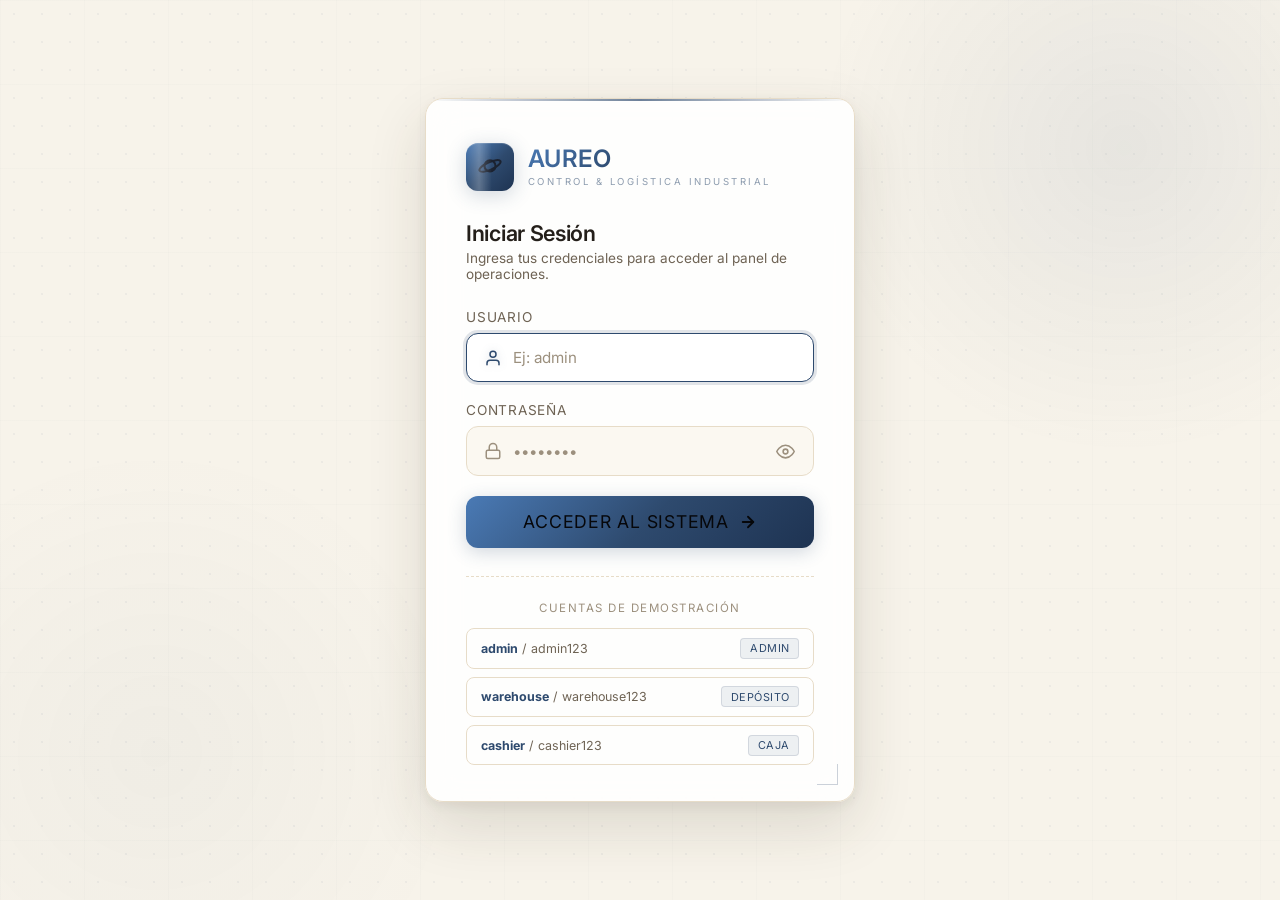
==== login.html @ 6c88ea3a "feat: Nueva versión del Sistema de Gestión de Inventario y Facturación - Mejoras significativas en e" ====
<!DOCTYPE html>
<html lang="es">

<head>
    <meta charset="UTF-8">
    <meta name="viewport" content="width=device-width, initial-scale=1.0">
    <title>Acceso · AUREO</title>
    <meta name="description" content="Acceso seguro al sistema de control y logística de ferretería industrial AUREO.">
    <link rel="stylesheet" href="login.css">
</head>

<body>
    <div class="login-glow-1"></div>
    <div class="login-glow-2"></div>

    <div class="login-shell">
        <div class="login-card">
            <!-- Marca -->
            <div class="login-brand">
                <div class="login-logo">
                    <svg viewBox="0 0 24 24" fill="none" stroke="#1B2230" stroke-width="1.9" stroke-linecap="round"
                        stroke-linejoin="round">
                        <circle cx="12" cy="11" r="5.1" />
                        <ellipse cx="12" cy="11" rx="10.6" ry="3.5" transform="rotate(-24 12 11)" />
                    </svg>
                </div>
                <div class="login-brand-text">
                    <span class="brand-name">AUREO</span>
                    <span class="brand-sub">Control &amp; Logística Industrial</span>
                </div>
            </div>

            <div class="login-heading">
                <h1>Iniciar Sesión</h1>
                <p>Ingresa tus credenciales para acceder al panel de operaciones.</p>
            </div>

            <form id="login-form" novalidate>
                <!-- Usuario -->
                <div class="login-field">
                    <label for="login-username">Usuario</label>
                    <div class="field-input-wrap">
                        <svg class="field-icon" viewBox="0 0 24 24" stroke-linecap="round" stroke-linejoin="round">
                            <path d="M20 21v-2a4 4 0 0 0-4-4H8a4 4 0 0 0-4 4v2" />
                            <circle cx="12" cy="7" r="4" />
                        </svg>
                        <input type="text" id="login-username" name="username" placeholder="Ej: admin"
                            autocomplete="username" autofocus>
                    </div>
                </div>

                <!-- Contraseña -->
                <div class="login-field">
                    <label for="login-password">Contraseña</label>
                    <div class="field-input-wrap">
                        <svg class="field-icon" viewBox="0 0 24 24" stroke-linecap="round" stroke-linejoin="round">
                            <rect x="3" y="11" width="18" height="11" rx="2" ry="2" />
                            <path d="M7 11V7a5 5 0 0 1 10 0v4" />
                        </svg>
                        <input type="password" id="login-password" name="password" placeholder="••••••••"
                            autocomplete="current-password">
                        <button type="button" class="toggle-password" id="toggle-password"
                            aria-label="Mostrar contraseña">
                            <svg class="icon-eye" viewBox="0 0 24 24" stroke-linecap="round" stroke-linejoin="round">
                                <path d="M1 12s4-8 11-8 11 8 11 8-4 8-11 8-11-8-11-8z" />
                                <circle cx="12" cy="12" r="3" />
                            </svg>
                            <svg class="icon-eye-off" viewBox="0 0 24 24" stroke-linecap="round"
                                stroke-linejoin="round">
                                <path d="M17.94 17.94A10.07 10.07 0 0 1 12 20c-7 0-11-8-11-8a18.45 18.45 0 0 1 5.06-5.94M9.9 4.24A9.12 9.12 0 0 1 12 4c7 0 11 8 11 8a18.5 18.5 0 0 1-2.16 3.19m-6.72-1.07a3 3 0 1 1-4.24-4.24" />
                                <line x1="1" y1="1" x2="23" y2="23" />
                            </svg>
                        </button>
                    </div>
                </div>

                <!-- Mensaje de error -->
                <div class="login-error" id="login-error">
                    <svg viewBox="0 0 24 24" stroke-linecap="round" stroke-linejoin="round">
                        <circle cx="12" cy="12" r="10" />
                        <line x1="12" y1="8" x2="12" y2="12" />
                        <line x1="12" y1="16" x2="12.01" y2="16" />
                    </svg>
                    <span class="error-text">Credenciales inválidas.</span>
                </div>

                <!-- Botón -->
                <button type="submit" class="login-submit" id="login-submit">
                    <span class="btn-spinner"></span>
                    <span class="btn-label">Acceder al Sistema</span>
                    <svg class="btn-arrow" viewBox="0 0 24 24" stroke-linecap="round" stroke-linejoin="round">
                        <line x1="5" y1="12" x2="19" y2="12" />
                        <polyline points="12 5 19 12 12 19" />
                    </svg>
                </button>
            </form>

            <!-- Cuentas demo (clic para autocompletar) -->
            <div class="login-demo">
                <div class="login-demo-title">Cuentas de demostración</div>
                <div class="demo-accounts">
                    <div class="demo-account" data-user="admin" data-pass="admin123">
                        <span class="demo-cred"><strong>admin</strong> / admin123</span>
                        <span class="demo-role">Admin</span>
                    </div>
                    <div class="demo-account" data-user="warehouse" data-pass="warehouse123">
                        <span class="demo-cred"><strong>warehouse</strong> / warehouse123</span>
                        <span class="demo-role">Depósito</span>
                    </div>
                    <div class="demo-account" data-user="cashier" data-pass="cashier123">
                        <span class="demo-cred"><strong>cashier</strong> / cashier123</span>
                        <span class="demo-role">Caja</span>
                    </div>
                </div>
            </div>
        </div>
    </div>

    <script src="auth.js"></script>
    <script>
        // Autocompletar al hacer clic en una cuenta demo
        document.querySelectorAll('.demo-account').forEach(acc => {
            acc.addEventListener('click', () => {
                document.getElementById('login-username').value = acc.dataset.user;
                document.getElementById('login-password').value = acc.dataset.pass;
                document.getElementById('login-username').dispatchEvent(new Event('input'));
            });
        });
    </script>
</body>

</html>
---- login.css ----
@import url('https://fonts.googleapis.com/css2?family=Inter:wght@400;500;600;700&display=swap');

/* AUREO — Acceso · Paleta "Saturno Corporativo" (tema claro) */
:root {
    --bg-base: #F7F3EA;
    --bg-surface: #FFFFFF;
    --ink-deep: #1B2230;
    --text-primary: #241F1A;
    --text-secondary: #6E6354;
    --text-muted: #9C907E;
    --accent-gold: #2E4A6E;
    --accent-gold-gradient: linear-gradient(135deg, #4A7AB5 0%, #2E4A6E 52%, #1E3352 100%);
    --accent-gold-glow: rgba(46, 74, 110, 0.22);
    --accent-gold-soft: #7BA3D0;
    --accent-emerald: #5E7D52;
    --accent-rose: #A8442C;
    --border-subtle: #E7DCC8;
    --border-accent: rgba(46, 74, 110, 0.3);
    --font-display: 'Inter', system-ui, sans-serif;
    --font-ui: 'Inter', system-ui, sans-serif;
    --font-mono: 'Inter', system-ui, sans-serif;
    --radius-md: 12px;
    --radius-lg: 18px;
    --transition-smooth: all 0.35s cubic-bezier(0.16, 1, 0.3, 1);
}

* {
    margin: 0;
    padding: 0;
    box-sizing: border-box;
}

body {
    background-color: var(--bg-base);
    color: var(--text-primary);
    font-family: var(--font-ui);
    min-height: 100vh;
    -webkit-font-smoothing: antialiased;
    display: flex;
    align-items: center;
    justify-content: center;
    padding: 1.5rem;
    position: relative;
    overflow: hidden;
}

/* Textura industrial de fondo (capa única, estática) */
body::before {
    content: '';
    position: fixed;
    inset: 0;
    background-image:
        radial-gradient(circle, rgba(46, 74, 110, 0.05) 1px, transparent 1px),
        linear-gradient(rgba(46, 74, 110, 0.016) 1px, transparent 1px),
        linear-gradient(90deg, rgba(46, 74, 110, 0.016) 1px, transparent 1px);
    background-size: 28px 28px, 84px 84px, 84px 84px;
    pointer-events: none;
    z-index: 0;
}

/* Resplandores ambientales */
.login-glow-1,
.login-glow-2 {
    position: fixed;
    width: 620px;
    height: 620px;
    border-radius: 50%;
    pointer-events: none;
    z-index: 0;
}

.login-glow-1 {
    top: -18%;
    right: -12%;
    background: radial-gradient(circle, rgba(46, 74, 110, 0.08) 0%, rgba(0, 0, 0, 0) 70%);
}

.login-glow-2 {
    bottom: -18%;
    left: -12%;
    background: radial-gradient(circle, rgba(60, 90, 115, 0.04) 0%, rgba(0, 0, 0, 0) 70%);
}

/* ----- Tarjeta de login ----- */
.login-shell {
    position: relative;
    z-index: 1;
    width: 100%;
    max-width: 430px;
    animation: cardRise 0.6s cubic-bezier(0.16, 1, 0.3, 1) both;
}

@keyframes cardRise {
    from { opacity: 0; transform: translateY(24px) scale(0.98); }
    to   { opacity: 1; transform: translateY(0) scale(1); }
}

.login-card {
    background: rgba(255, 255, 255, 0.88);
    backdrop-filter: blur(16px);
    -webkit-backdrop-filter: blur(16px);
    border: 1px solid var(--border-subtle);
    border-radius: var(--radius-lg);
    padding: 2.75rem 2.5rem 2.25rem;
    box-shadow:
        0 24px 60px rgba(60, 48, 30, 0.14),
        0 4px 14px rgba(60, 48, 30, 0.07);
    position: relative;
    overflow: hidden;
}

/* Línea superior de acento */
.login-card::before {
    content: '';
    position: absolute;
    top: 0;
    left: 0;
    right: 0;
    height: 2px;
    background: linear-gradient(90deg, transparent, var(--accent-gold), transparent);
    opacity: 0.7;
}

/* Corchete industrial inferior */
.login-card::after {
    content: '';
    position: absolute;
    bottom: 16px;
    right: 16px;
    width: 20px;
    height: 20px;
    border-right: 1.5px solid rgba(46, 74, 110, 0.25);
    border-bottom: 1.5px solid rgba(46, 74, 110, 0.25);
    pointer-events: none;
}

/* ----- Encabezado / Marca ----- */
.login-brand {
    display: flex;
    align-items: center;
    gap: 0.85rem;
    margin-bottom: 0.5rem;
}

.login-logo {
    width: 48px;
    height: 48px;
    min-width: 48px;
    border-radius: 12px;
    background: var(--accent-gold-gradient);
    display: flex;
    align-items: center;
    justify-content: center;
    box-shadow: 0 4px 20px var(--accent-gold-glow), inset 0 1px 0 rgba(255, 255, 255, 0.15);
    position: relative;
    overflow: hidden;
}

.login-logo svg {
    width: 26px;
    height: 26px;
    stroke: #1B2230;
    stroke-width: 1.9;
    fill: none;
}

.login-logo::after {
    content: '';
    position: absolute;
    top: 0;
    left: 0;
    width: 55%;
    height: 100%;
    background: linear-gradient(90deg, transparent, rgba(255, 255, 255, 0.25), transparent);
    animation: logoShine 5s ease-in-out infinite;
    will-change: transform;
}

@keyframes logoShine {
    0%   { transform: translateX(-130%) skewX(-20deg); }
    55%  { transform: translateX(330%) skewX(-20deg); }
    100% { transform: translateX(330%) skewX(-20deg); }
}

.login-brand-text .brand-name {
    font-family: var(--font-display);
    font-weight: 600;
    font-size: 1.5rem;
    letter-spacing: 0.5px;
    line-height: 1;
    background: linear-gradient(135deg, #4A7AB5 0%, #2E4A6E 100%);
    -webkit-background-clip: text;
    background-clip: text;
    -webkit-text-fill-color: transparent;
}

.login-brand-text .brand-sub {
    display: block;
    font-family: var(--font-mono);
    font-size: 0.6rem;
    font-weight: 400;
    color: rgba(46, 74, 110, 0.55);
    letter-spacing: 2.5px;
    text-transform: uppercase;
    margin-top: 5px;
}

.login-heading {
    margin: 1.85rem 0 1.65rem;
}

.login-heading h1 {
    font-family: var(--font-display);
    font-size: 1.35rem;
    font-weight: 600;
    letter-spacing: -0.3px;
}

.login-heading p {
    font-size: 0.85rem;
    color: var(--text-secondary);
    margin-top: 4px;
}

/* ----- Campos ----- */
.login-field {
    margin-bottom: 1.25rem;
}

.login-field label {
    display: block;
    font-family: var(--font-ui);
    font-size: 0.85rem;
    font-weight: 400;
    color: var(--text-secondary);
    text-transform: uppercase;
    letter-spacing: 0.75px;
    margin-bottom: 0.5rem;
}

.field-input-wrap {
    position: relative;
    display: flex;
    align-items: center;
}

.field-input-wrap > svg.field-icon {
    position: absolute;
    left: 1.1rem;
    width: 18px;
    height: 18px;
    stroke: var(--text-muted);
    stroke-width: 2;
    fill: none;
    pointer-events: none;
    transition: var(--transition-smooth);
}

.login-field input {
    width: 100%;
    background-color: #FBF8F1;
    border: 1px solid var(--border-subtle);
    color: var(--text-primary);
    padding: 0.9rem 1.1rem 0.9rem 2.9rem;
    border-radius: var(--radius-md);
    font-family: inherit;
    font-size: 0.95rem;
    outline: none;
    transition: var(--transition-smooth);
}

.login-field input::placeholder {
    color: var(--text-muted);
}

.login-field input:focus {
    border-color: var(--accent-gold);
    background-color: #FFFFFF;
    box-shadow: 0 0 0 3px rgba(46, 74, 110, 0.14);
}

.field-input-wrap:focus-within > svg.field-icon {
    stroke: var(--accent-gold);
    filter: drop-shadow(0 0 4px var(--accent-gold-glow));
}

/* Botón mostrar/ocultar contraseña */
.toggle-password {
    position: absolute;
    right: 0.75rem;
    width: 34px;
    height: 34px;
    background: none;
    border: none;
    cursor: pointer;
    display: flex;
    align-items: center;
    justify-content: center;
    border-radius: 8px;
    color: var(--text-muted);
    transition: var(--transition-smooth);
}

.toggle-password:hover {
    color: var(--accent-gold);
    background: rgba(46, 74, 110, 0.08);
}

.toggle-password svg {
    width: 19px;
    height: 19px;
    stroke: currentColor;
    stroke-width: 2;
    fill: none;
}

.toggle-password .icon-eye-off { display: none; }
.toggle-password.revealed .icon-eye { display: none; }
.toggle-password.revealed .icon-eye-off { display: block; }

/* Estado de error en campo */
.login-field.field-error input {
    border-color: var(--accent-rose);
    box-shadow: 0 0 16px rgba(168, 68, 44, 0.12);
}

/* ----- Mensaje de error ----- */
.login-error {
    display: flex;
    align-items: center;
    gap: 0.65rem;
    background: rgba(168, 68, 44, 0.08);
    border: 1px solid rgba(168, 68, 44, 0.25);
    color: var(--accent-rose);
    padding: 0.75rem 1rem;
    border-radius: var(--radius-md);
    font-size: 0.82rem;
    font-weight: 500;
    margin-bottom: 1.25rem;
    max-height: 0;
    opacity: 0;
    overflow: hidden;
    padding-top: 0;
    padding-bottom: 0;
    margin-bottom: 0;
    border-width: 0;
    transition: all 0.3s cubic-bezier(0.16, 1, 0.3, 1);
}

.login-error.visible {
    max-height: 80px;
    opacity: 1;
    padding-top: 0.75rem;
    padding-bottom: 0.75rem;
    margin-bottom: 1.25rem;
    border-width: 1px;
}

.login-error svg {
    width: 18px;
    height: 18px;
    min-width: 18px;
    stroke: currentColor;
    stroke-width: 2.25;
    fill: none;
}

/* ----- Botón de envío ----- */
.login-submit {
    width: 100%;
    position: relative;
    background: var(--accent-gold-gradient);
    color: #06070a;
    border: none;
    padding: 0.95rem;
    border-radius: var(--radius-md);
    font-family: var(--font-ui);
    font-weight: 400;
    font-size: 1.1rem;
    letter-spacing: 0.75px;
    text-transform: uppercase;
    cursor: pointer;
    box-shadow: 0 4px 18px var(--accent-gold-glow);
    transition: var(--transition-smooth);
    display: flex;
    align-items: center;
    justify-content: center;
    gap: 0.6rem;
    overflow: hidden;
}

.login-submit:hover:not(:disabled) {
    transform: translateY(-2px);
    box-shadow: 0 8px 26px rgba(46, 74, 110, 0.45);
}

.login-submit:active:not(:disabled) {
    transform: translateY(0);
}

.login-submit:disabled {
    cursor: not-allowed;
    opacity: 0.92;
}

.login-submit .btn-spinner {
    display: none;
    width: 18px;
    height: 18px;
    border: 2.5px solid rgba(27, 34, 48, 0.25);
    border-top-color: #1B2230;
    border-radius: 50%;
    animation: spin 0.7s linear infinite;
}

.login-submit.loading .btn-spinner { display: block; }
.login-submit.loading .btn-label { opacity: 0.75; }
.login-submit.loading .btn-arrow { display: none; }

.login-submit.btn-success-state {
    background: linear-gradient(135deg, #7A9A6A 0%, #5E7D52 100%);
    box-shadow: 0 4px 18px rgba(0, 255, 135, 0.35);
}

.login-submit.btn-success-state .btn-spinner { display: none; }

@keyframes spin {
    to { transform: rotate(360deg); }
}

.login-submit .btn-arrow {
    width: 18px;
    height: 18px;
    stroke: currentColor;
    stroke-width: 2.5;
    fill: none;
}

/* ----- Credenciales demo ----- */
.login-demo {
    margin-top: 1.75rem;
    padding-top: 1.5rem;
    border-top: 1px dashed var(--border-subtle);
}

.login-demo-title {
    font-family: var(--font-ui);
    font-size: 0.72rem;
    font-weight: 400;
    color: var(--text-muted);
    text-transform: uppercase;
    letter-spacing: 1.5px;
    margin-bottom: 0.85rem;
    text-align: center;
}

.demo-accounts {
    display: flex;
    flex-direction: column;
    gap: 0.5rem;
}

.demo-account {
    display: flex;
    align-items: center;
    justify-content: space-between;
    background: rgba(255, 255, 255, 0.015);
    border: 1px solid var(--border-subtle);
    border-radius: 8px;
    padding: 0.55rem 0.85rem;
    cursor: pointer;
    transition: var(--transition-smooth);
}

.demo-account:hover {
    border-color: var(--accent-gold);
    background: rgba(46, 74, 110, 0.05);
    transform: translateX(2px);
}

.demo-account .demo-cred {
    font-family: var(--font-mono);
    font-size: 0.78rem;
    color: var(--text-secondary);
}

.demo-account .demo-cred strong {
    color: var(--accent-gold);
}

.demo-account .demo-role {
    font-family: var(--font-ui);
    font-size: 0.68rem;
    font-weight: 400;
    text-transform: uppercase;
    letter-spacing: 0.5px;
    padding: 0.15rem 0.55rem;
    border-radius: 4px;
    background: rgba(46, 74, 110, 0.08);
    color: var(--accent-gold);
    border: 1px solid rgba(46, 74, 110, 0.15);
}

/* ----- Animación de error (shake) ----- */
.shake {
    animation: shake 0.4s cubic-bezier(0.36, 0.07, 0.19, 0.97);
}

@keyframes shake {
    10%, 90% { transform: translateX(-2px); }
    20%, 80% { transform: translateX(4px); }
    30%, 50%, 70% { transform: translateX(-7px); }
    40%, 60% { transform: translateX(7px); }
}

/* ----- Responsive ----- */
@media (max-width: 480px) {
    .login-card {
        padding: 2.25rem 1.5rem 1.85rem;
    }
    .login-brand-text .brand-name { font-size: 1.3rem; }
    .login-heading h1 { font-size: 1.2rem; }
}

@media (prefers-reduced-motion: reduce) {
    *, *::before, *::after {
        animation-duration: 0.001ms !important;
        animation-iteration-count: 1 !important;
        transition-duration: 0.001ms !important;
    }
}
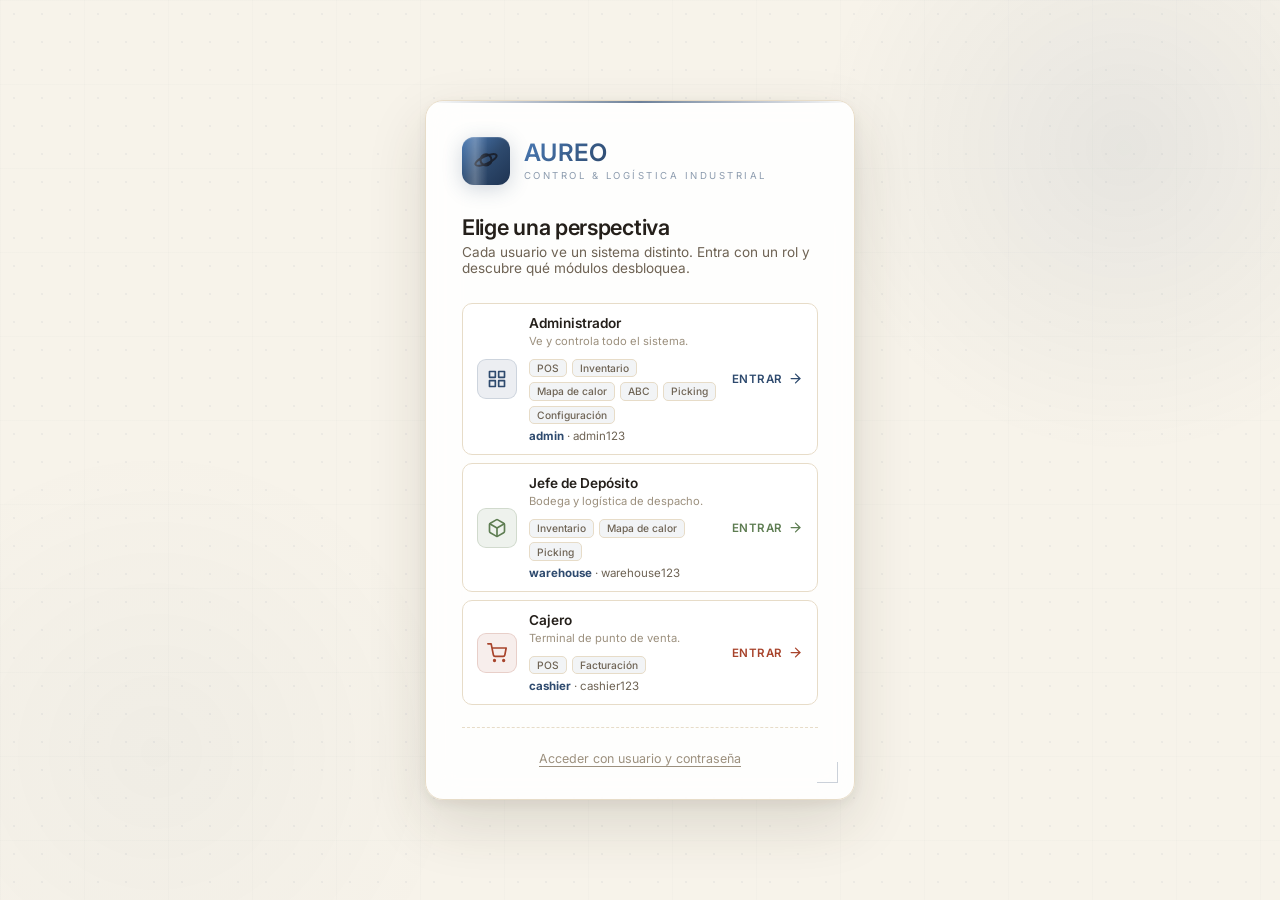
==== commit 1e9e6664: "fix(demo): colombianización + factura DIAN simulada + Pareto + seguridad - Colombianización: COP/es-" ====
--- a/login.html
+++ b/login.html
@@ -31,101 +31,219 @@
             </div>
 
             <div class="login-heading">
-                <h1>Iniciar Sesión</h1>
-                <p>Ingresa tus credenciales para acceder al panel de operaciones.</p>
-            </div>
-
-            <form id="login-form" novalidate>
-                <!-- Usuario -->
-                <div class="login-field">
-                    <label for="login-username">Usuario</label>
-                    <div class="field-input-wrap">
-                        <svg class="field-icon" viewBox="0 0 24 24" stroke-linecap="round" stroke-linejoin="round">
-                            <path d="M20 21v-2a4 4 0 0 0-4-4H8a4 4 0 0 0-4 4v2" />
-                            <circle cx="12" cy="7" r="4" />
-                        </svg>
-                        <input type="text" id="login-username" name="username" placeholder="Ej: admin"
-                            autocomplete="username" autofocus>
+                <h1>Elige una perspectiva</h1>
+                <p>Cada usuario ve un sistema distinto. Entra con un rol y descubre qué módulos desbloquea.</p>
+            </div>
+
+            <!-- Selector de perfil (acceso principal a la demo) -->
+            <div class="demo-accounts">
+                <button type="button" class="demo-account" data-user="admin" data-role="admin">
+                    <span class="demo-account-left">
+                        <span class="demo-account-icon">
+                            <svg viewBox="0 0 24 24" fill="none" stroke="currentColor" stroke-width="2" stroke-linecap="round" stroke-linejoin="round">
+                                <rect x="3" y="3" width="7" height="7" />
+                                <rect x="14" y="3" width="7" height="7" />
+                                <rect x="14" y="14" width="7" height="7" />
+                                <rect x="3" y="14" width="7" height="7" />
+                            </svg>
+                        </span>
+                        <span class="demo-account-info">
+                            <span class="demo-role-name">Administrador</span>
+                            <span class="demo-account-desc">Ve y controla todo el sistema.</span>
+                            <span class="demo-account-modules">
+                                <span class="mod-chip">POS</span>
+                                <span class="mod-chip">Inventario</span>
+                                <span class="mod-chip">Mapa de calor</span>
+                                <span class="mod-chip">ABC</span>
+                                <span class="mod-chip">Picking</span>
+                                <span class="mod-chip">Configuración</span>
+                            </span>
+                            <span class="demo-cred"><strong>admin</strong> · admin123</span>
+                        </span>
+                    </span>
+                    <span class="demo-enter">
+                        <span class="demo-enter-label">Entrar</span>
+                        <svg viewBox="0 0 24 24" fill="none" stroke="currentColor" stroke-width="2" stroke-linecap="round" stroke-linejoin="round">
+                            <line x1="5" y1="12" x2="19" y2="12" />
+                            <polyline points="12 5 19 12 12 19" />
+                        </svg>
+                    </span>
+                </button>
+
+                <button type="button" class="demo-account" data-user="warehouse" data-role="warehouse">
+                    <span class="demo-account-left">
+                        <span class="demo-account-icon">
+                            <svg viewBox="0 0 24 24" fill="none" stroke="currentColor" stroke-width="2" stroke-linecap="round" stroke-linejoin="round">
+                                <path d="M21 16V8a2 2 0 0 0-1-1.73l-7-4a2 2 0 0 0-2 0l-7 4A2 2 0 0 0 3 8v8a2 2 0 0 0 1 1.73l7 4a2 2 0 0 0 2 0l7-4A2 2 0 0 0 21 16z" />
+                                <polyline points="3.27 6.96 12 12.01 20.73 6.96" />
+                                <line x1="12" y1="22.08" x2="12" y2="12" />
+                            </svg>
+                        </span>
+                        <span class="demo-account-info">
+                            <span class="demo-role-name">Jefe de Depósito</span>
+                            <span class="demo-account-desc">Bodega y logística de despacho.</span>
+                            <span class="demo-account-modules">
+                                <span class="mod-chip">Inventario</span>
+                                <span class="mod-chip">Mapa de calor</span>
+                                <span class="mod-chip">Picking</span>
+                            </span>
+                            <span class="demo-cred"><strong>warehouse</strong> · warehouse123</span>
+                        </span>
+                    </span>
+                    <span class="demo-enter">
+                        <span class="demo-enter-label">Entrar</span>
+                        <svg viewBox="0 0 24 24" fill="none" stroke="currentColor" stroke-width="2" stroke-linecap="round" stroke-linejoin="round">
+                            <line x1="5" y1="12" x2="19" y2="12" />
+                            <polyline points="12 5 19 12 12 19" />
+                        </svg>
+                    </span>
+                </button>
+
+                <button type="button" class="demo-account" data-user="cashier" data-role="cashier">
+                    <span class="demo-account-left">
+                        <span class="demo-account-icon">
+                            <svg viewBox="0 0 24 24" fill="none" stroke="currentColor" stroke-width="2" stroke-linecap="round" stroke-linejoin="round">
+                                <circle cx="9" cy="21" r="1" />
+                                <circle cx="20" cy="21" r="1" />
+                                <path d="M1 1h4l2.68 13.39a2 2 0 0 0 2 1.61h9.72a2 2 0 0 0 2-1.61L23 6H6" />
+                            </svg>
+                        </span>
+                        <span class="demo-account-info">
+                            <span class="demo-role-name">Cajero</span>
+                            <span class="demo-account-desc">Terminal de punto de venta.</span>
+                            <span class="demo-account-modules">
+                                <span class="mod-chip">POS</span>
+                                <span class="mod-chip">Facturación</span>
+                            </span>
+                            <span class="demo-cred"><strong>cashier</strong> · cashier123</span>
+                        </span>
+                    </span>
+                    <span class="demo-enter">
+                        <span class="demo-enter-label">Entrar</span>
+                        <svg viewBox="0 0 24 24" fill="none" stroke="currentColor" stroke-width="2" stroke-linecap="round" stroke-linejoin="round">
+                            <line x1="5" y1="12" x2="19" y2="12" />
+                            <polyline points="12 5 19 12 12 19" />
+                        </svg>
+                    </span>
+                </button>
+            </div>
+
+            <!-- Acceso manual (secundario, colapsado) -->
+            <div class="login-manual">
+                <button type="button" class="login-manual-toggle" id="login-manual-toggle" aria-expanded="false"
+                    aria-controls="login-form">
+                    Acceder con usuario y contraseña
+                </button>
+
+                <form id="login-form" class="login-manual-form" novalidate hidden>
+                    <!-- Usuario -->
+                    <div class="login-field">
+                        <label for="login-username">Usuario</label>
+                        <div class="field-input-wrap">
+                            <svg class="field-icon" viewBox="0 0 24 24" stroke-linecap="round" stroke-linejoin="round">
+                                <path d="M20 21v-2a4 4 0 0 0-4-4H8a4 4 0 0 0-4 4v2" />
+                                <circle cx="12" cy="7" r="4" />
+                            </svg>
+                            <input type="text" id="login-username" name="username" placeholder="Ej: admin"
+                                autocomplete="username">
+                        </div>
                     </div>
-                </div>
-
-                <!-- Contraseña -->
-                <div class="login-field">
-                    <label for="login-password">Contraseña</label>
-                    <div class="field-input-wrap">
-                        <svg class="field-icon" viewBox="0 0 24 24" stroke-linecap="round" stroke-linejoin="round">
-                            <rect x="3" y="11" width="18" height="11" rx="2" ry="2" />
-                            <path d="M7 11V7a5 5 0 0 1 10 0v4" />
-                        </svg>
-                        <input type="password" id="login-password" name="password" placeholder="••••••••"
-                            autocomplete="current-password">
-                        <button type="button" class="toggle-password" id="toggle-password"
-                            aria-label="Mostrar contraseña">
-                            <svg class="icon-eye" viewBox="0 0 24 24" stroke-linecap="round" stroke-linejoin="round">
-                                <path d="M1 12s4-8 11-8 11 8 11 8-4 8-11 8-11-8-11-8z" />
-                                <circle cx="12" cy="12" r="3" />
-                            </svg>
-                            <svg class="icon-eye-off" viewBox="0 0 24 24" stroke-linecap="round"
-                                stroke-linejoin="round">
-                                <path d="M17.94 17.94A10.07 10.07 0 0 1 12 20c-7 0-11-8-11-8a18.45 18.45 0 0 1 5.06-5.94M9.9 4.24A9.12 9.12 0 0 1 12 4c7 0 11 8 11 8a18.5 18.5 0 0 1-2.16 3.19m-6.72-1.07a3 3 0 1 1-4.24-4.24" />
-                                <line x1="1" y1="1" x2="23" y2="23" />
-                            </svg>
-                        </button>
+
+                    <!-- Contraseña -->
+                    <div class="login-field">
+                        <label for="login-password">Contraseña</label>
+                        <div class="field-input-wrap">
+                            <svg class="field-icon" viewBox="0 0 24 24" stroke-linecap="round" stroke-linejoin="round">
+                                <rect x="3" y="11" width="18" height="11" rx="2" ry="2" />
+                                <path d="M7 11V7a5 5 0 0 1 10 0v4" />
+                            </svg>
+                            <input type="password" id="login-password" name="password" placeholder="••••••••"
+                                autocomplete="current-password">
+                            <button type="button" class="toggle-password" id="toggle-password"
+                                aria-label="Mostrar contraseña">
+                                <svg class="icon-eye" viewBox="0 0 24 24" stroke-linecap="round" stroke-linejoin="round">
+                                    <path d="M1 12s4-8 11-8 11 8 11 8-4 8-11 8-11-8-11-8z" />
+                                    <circle cx="12" cy="12" r="3" />
+                                </svg>
+                                <svg class="icon-eye-off" viewBox="0 0 24 24" stroke-linecap="round"
+                                    stroke-linejoin="round">
+                                    <path d="M17.94 17.94A10.07 10.07 0 0 1 12 20c-7 0-11-8-11-8a18.45 18.45 0 0 1 5.06-5.94M9.9 4.24A9.12 9.12 0 0 1 12 4c7 0 11 8 11 8a18.5 18.5 0 0 1-2.16 3.19m-6.72-1.07a3 3 0 1 1-4.24-4.24" />
+                                    <line x1="1" y1="1" x2="23" y2="23" />
+                                </svg>
+                            </button>
+                        </div>
                     </div>
-                </div>
-
-                <!-- Mensaje de error -->
-                <div class="login-error" id="login-error">
-                    <svg viewBox="0 0 24 24" stroke-linecap="round" stroke-linejoin="round">
-                        <circle cx="12" cy="12" r="10" />
-                        <line x1="12" y1="8" x2="12" y2="12" />
-                        <line x1="12" y1="16" x2="12.01" y2="16" />
-                    </svg>
-                    <span class="error-text">Credenciales inválidas.</span>
-                </div>
-
-                <!-- Botón -->
-                <button type="submit" class="login-submit" id="login-submit">
-                    <span class="btn-spinner"></span>
-                    <span class="btn-label">Acceder al Sistema</span>
-                    <svg class="btn-arrow" viewBox="0 0 24 24" stroke-linecap="round" stroke-linejoin="round">
-                        <line x1="5" y1="12" x2="19" y2="12" />
-                        <polyline points="12 5 19 12 12 19" />
-                    </svg>
-                </button>
-            </form>
-
-            <!-- Cuentas demo (clic para autocompletar) -->
-            <div class="login-demo">
-                <div class="login-demo-title">Cuentas de demostración</div>
-                <div class="demo-accounts">
-                    <div class="demo-account" data-user="admin" data-pass="admin123">
-                        <span class="demo-cred"><strong>admin</strong> / admin123</span>
-                        <span class="demo-role">Admin</span>
+
+                    <!-- Mensaje de error -->
+                    <div class="login-error" id="login-error">
+                        <svg viewBox="0 0 24 24" stroke-linecap="round" stroke-linejoin="round">
+                            <circle cx="12" cy="12" r="10" />
+                            <line x1="12" y1="8" x2="12" y2="12" />
+                            <line x1="12" y1="16" x2="12.01" y2="16" />
+                        </svg>
+                        <span class="error-text">Credenciales inválidas.</span>
                     </div>
-                    <div class="demo-account" data-user="warehouse" data-pass="warehouse123">
-                        <span class="demo-cred"><strong>warehouse</strong> / warehouse123</span>
-                        <span class="demo-role">Depósito</span>
-                    </div>
-                    <div class="demo-account" data-user="cashier" data-pass="cashier123">
-                        <span class="demo-cred"><strong>cashier</strong> / cashier123</span>
-                        <span class="demo-role">Caja</span>
-                    </div>
-                </div>
+
+                    <!-- Botón -->
+                    <button type="submit" class="login-submit" id="login-submit">
+                        <span class="btn-spinner"></span>
+                        <span class="btn-label">Acceder al Sistema</span>
+                        <svg class="btn-arrow" viewBox="0 0 24 24" stroke-linecap="round" stroke-linejoin="round">
+                            <line x1="5" y1="12" x2="19" y2="12" />
+                            <polyline points="12 5 19 12 12 19" />
+                        </svg>
+                    </button>
+                </form>
             </div>
         </div>
     </div>
 
     <script src="auth.js"></script>
     <script>
-        // Autocompletar al hacer clic en una cuenta demo
-        document.querySelectorAll('.demo-account').forEach(acc => {
+        // Entrada por perfil: establece la sesión directamente y entra, sin pasar
+        // la contraseña por el formulario. Así el gestor de contraseñas del
+        // navegador no dispara el aviso de "contraseña filtrada" con las
+        // credenciales de demostración. Una micro-transición evita el salto brusco.
+        const demoAccounts = document.querySelectorAll('.demo-account');
+        demoAccounts.forEach(acc => {
             acc.addEventListener('click', () => {
+                const user = (typeof VULCAN_USERS !== 'undefined')
+                    ? VULCAN_USERS.find(u => u.username === acc.dataset.user)
+                    : null;
+
+                if (user && typeof setVulcanSession === 'function') {
+                    // Feedback visual antes de redirigir
+                    demoAccounts.forEach(a => { a.disabled = true; });
+                    acc.classList.add('entering');
+                    const label = acc.querySelector('.demo-enter-label');
+                    if (label) label.textContent = 'Entrando…';
+                    setVulcanSession(user, null);
+                    setTimeout(() => window.location.replace('index.html'), 420);
+                    return;
+                }
+
+                // Fallback: autocompletar el formulario para entrada manual.
+                const pass = { admin: 'admin123', warehouse: 'warehouse123', cashier: 'cashier123' }[acc.dataset.user] || '';
                 document.getElementById('login-username').value = acc.dataset.user;
-                document.getElementById('login-password').value = acc.dataset.pass;
+                document.getElementById('login-password').value = pass;
                 document.getElementById('login-username').dispatchEvent(new Event('input'));
             });
         });
+
+        // Acceso manual colapsable (detalle secundario para la demo)
+        const manualToggle = document.getElementById('login-manual-toggle');
+        const manualForm = document.getElementById('login-form');
+        manualToggle.addEventListener('click', () => {
+            const isHidden = manualForm.hasAttribute('hidden');
+            if (isHidden) {
+                manualForm.removeAttribute('hidden');
+                manualToggle.setAttribute('aria-expanded', 'true');
+                document.getElementById('login-username').focus();
+            } else {
+                manualForm.setAttribute('hidden', '');
+                manualToggle.setAttribute('aria-expanded', 'false');
+            }
+        });
     </script>
 </body>
 
--- a/login.css
+++ b/login.css
@@ -37,11 +37,12 @@
     min-height: 100vh;
     -webkit-font-smoothing: antialiased;
     display: flex;
-    align-items: center;
+    align-items: safe center;
     justify-content: center;
     padding: 1.5rem;
     position: relative;
-    overflow: hidden;
+    overflow-x: hidden;
+    overflow-y: auto;
 }
 
 /* Textura industrial de fondo (capa única, estática) */
@@ -101,7 +102,7 @@
     -webkit-backdrop-filter: blur(16px);
     border: 1px solid var(--border-subtle);
     border-radius: var(--radius-lg);
-    padding: 2.75rem 2.5rem 2.25rem;
+    padding: 2.25rem 2.25rem 2rem;
     box-shadow:
         0 24px 60px rgba(60, 48, 30, 0.14),
         0 4px 14px rgba(60, 48, 30, 0.07);
@@ -438,8 +439,8 @@
 
 /* ----- Credenciales demo ----- */
 .login-demo {
-    margin-top: 1.75rem;
-    padding-top: 1.5rem;
+    margin-top: 1.35rem;
+    padding-top: 1.2rem;
     border-top: 1px dashed var(--border-subtle);
 }
 
@@ -450,7 +451,7 @@
     color: var(--text-muted);
     text-transform: uppercase;
     letter-spacing: 1.5px;
-    margin-bottom: 0.85rem;
+    margin-bottom: 0.7rem;
     text-align: center;
 }
 
@@ -464,41 +465,199 @@
     display: flex;
     align-items: center;
     justify-content: space-between;
-    background: rgba(255, 255, 255, 0.015);
+    gap: 0.85rem;
+    width: 100%;
+    text-align: left;
+    font: inherit;
+    background: var(--bg-surface);
     border: 1px solid var(--border-subtle);
-    border-radius: 8px;
-    padding: 0.55rem 0.85rem;
+    border-radius: 10px;
+    padding: 0.7rem 0.85rem;
     cursor: pointer;
     transition: var(--transition-smooth);
 }
 
-.demo-account:hover {
+.demo-account:hover:not(:disabled) {
     border-color: var(--accent-gold);
-    background: rgba(46, 74, 110, 0.05);
+    background: rgba(46, 74, 110, 0.04);
     transform: translateX(2px);
+}
+
+.demo-account:disabled {
+    cursor: default;
+}
+
+.demo-account:disabled:not(.entering) {
+    opacity: 0.45;
+}
+
+.demo-account .demo-account-info {
+    display: flex;
+    flex-direction: column;
+    gap: 0.2rem;
+    min-width: 0;
+}
+
+.demo-account .demo-role-name {
+    font-family: var(--font-ui);
+    font-size: 0.85rem;
+    font-weight: 600;
+    color: var(--text-primary);
+}
+
+.demo-account .demo-account-desc {
+    font-family: var(--font-ui);
+    font-size: 0.7rem;
+    line-height: 1.4;
+    color: var(--text-muted);
 }
 
 .demo-account .demo-cred {
     font-family: var(--font-mono);
-    font-size: 0.78rem;
+    font-size: 0.72rem;
     color: var(--text-secondary);
+    margin-top: 0.1rem;
 }
 
 .demo-account .demo-cred strong {
     color: var(--accent-gold);
 }
 
-.demo-account .demo-role {
-    font-family: var(--font-ui);
-    font-size: 0.68rem;
-    font-weight: 400;
+.demo-account .demo-enter {
+    display: inline-flex;
+    align-items: center;
+    gap: 0.35rem;
+    flex-shrink: 0;
+    font-family: var(--font-ui);
+    font-size: 0.72rem;
+    font-weight: 600;
     text-transform: uppercase;
     letter-spacing: 0.5px;
-    padding: 0.15rem 0.55rem;
-    border-radius: 4px;
-    background: rgba(46, 74, 110, 0.08);
     color: var(--accent-gold);
-    border: 1px solid rgba(46, 74, 110, 0.15);
+}
+
+.demo-account .demo-enter svg {
+    width: 15px;
+    height: 15px;
+    transition: transform 0.25s ease;
+}
+
+.demo-account:hover:not(:disabled) .demo-enter svg {
+    transform: translateX(3px);
+}
+
+.demo-account.entering {
+    border-color: var(--accent-gold);
+    background: rgba(46, 74, 110, 0.06);
+}
+
+.demo-account .demo-account-left {
+    display: flex;
+    align-items: center;
+    gap: 0.75rem;
+    min-width: 0;
+}
+
+.demo-account .demo-account-icon {
+    display: grid;
+    place-items: center;
+    flex-shrink: 0;
+    width: 40px;
+    height: 40px;
+    border-radius: 9px;
+    background: rgba(46, 74, 110, 0.07);
+    border: 1px solid rgba(46, 74, 110, 0.12);
+    color: var(--accent-gold);
+}
+
+.demo-account .demo-account-icon svg {
+    width: 20px;
+    height: 20px;
+}
+
+/* Chips de módulos que desbloquea cada rol */
+.demo-account .demo-account-modules {
+    display: flex;
+    flex-wrap: wrap;
+    gap: 0.3rem;
+    margin-top: 0.35rem;
+}
+
+.demo-account .mod-chip {
+    font-family: var(--font-ui);
+    font-size: 0.64rem;
+    font-weight: 500;
+    line-height: 1;
+    padding: 0.2rem 0.45rem;
+    border-radius: 5px;
+    white-space: nowrap;
+    background: rgba(46, 74, 110, 0.06);
+    border: 1px solid var(--border-subtle);
+    color: var(--text-secondary);
+}
+
+/* ----- Acento por rol ----- */
+.demo-account[data-role="admin"] .demo-account-icon {
+    color: #2E4A6E;
+    background: rgba(46, 74, 110, 0.09);
+    border-color: rgba(46, 74, 110, 0.16);
+}
+.demo-account[data-role="admin"]:hover:not(:disabled),
+.demo-account[data-role="admin"].entering {
+    border-color: #2E4A6E;
+}
+.demo-account[data-role="admin"] .demo-enter { color: #2E4A6E; }
+
+.demo-account[data-role="warehouse"] .demo-account-icon {
+    color: #5E7D52;
+    background: rgba(94, 125, 82, 0.10);
+    border-color: rgba(94, 125, 82, 0.20);
+}
+.demo-account[data-role="warehouse"]:hover:not(:disabled),
+.demo-account[data-role="warehouse"].entering {
+    border-color: #5E7D52;
+}
+.demo-account[data-role="warehouse"] .demo-enter { color: #5E7D52; }
+
+.demo-account[data-role="cashier"] .demo-account-icon {
+    color: #A8442C;
+    background: rgba(168, 68, 44, 0.09);
+    border-color: rgba(168, 68, 44, 0.18);
+}
+.demo-account[data-role="cashier"]:hover:not(:disabled),
+.demo-account[data-role="cashier"].entering {
+    border-color: #A8442C;
+}
+.demo-account[data-role="cashier"] .demo-enter { color: #A8442C; }
+
+/* ----- Acceso manual (secundario, colapsable) ----- */
+.login-manual {
+    margin-top: 1.35rem;
+    padding-top: 1.2rem;
+    border-top: 1px dashed var(--border-subtle);
+    text-align: center;
+}
+
+.login-manual-toggle {
+    background: none;
+    border: none;
+    font-family: var(--font-ui);
+    font-size: 0.78rem;
+    color: var(--text-muted);
+    cursor: pointer;
+    text-decoration: underline;
+    text-underline-offset: 3px;
+    transition: color 0.2s ease;
+}
+
+.login-manual-toggle:hover {
+    color: var(--accent-gold);
+}
+
+.login-manual-form {
+    margin-top: 1.25rem;
+    text-align: left;
+    animation: cardRise 0.35s ease both;
 }
 
 /* ----- Animación de error (shake) ----- */
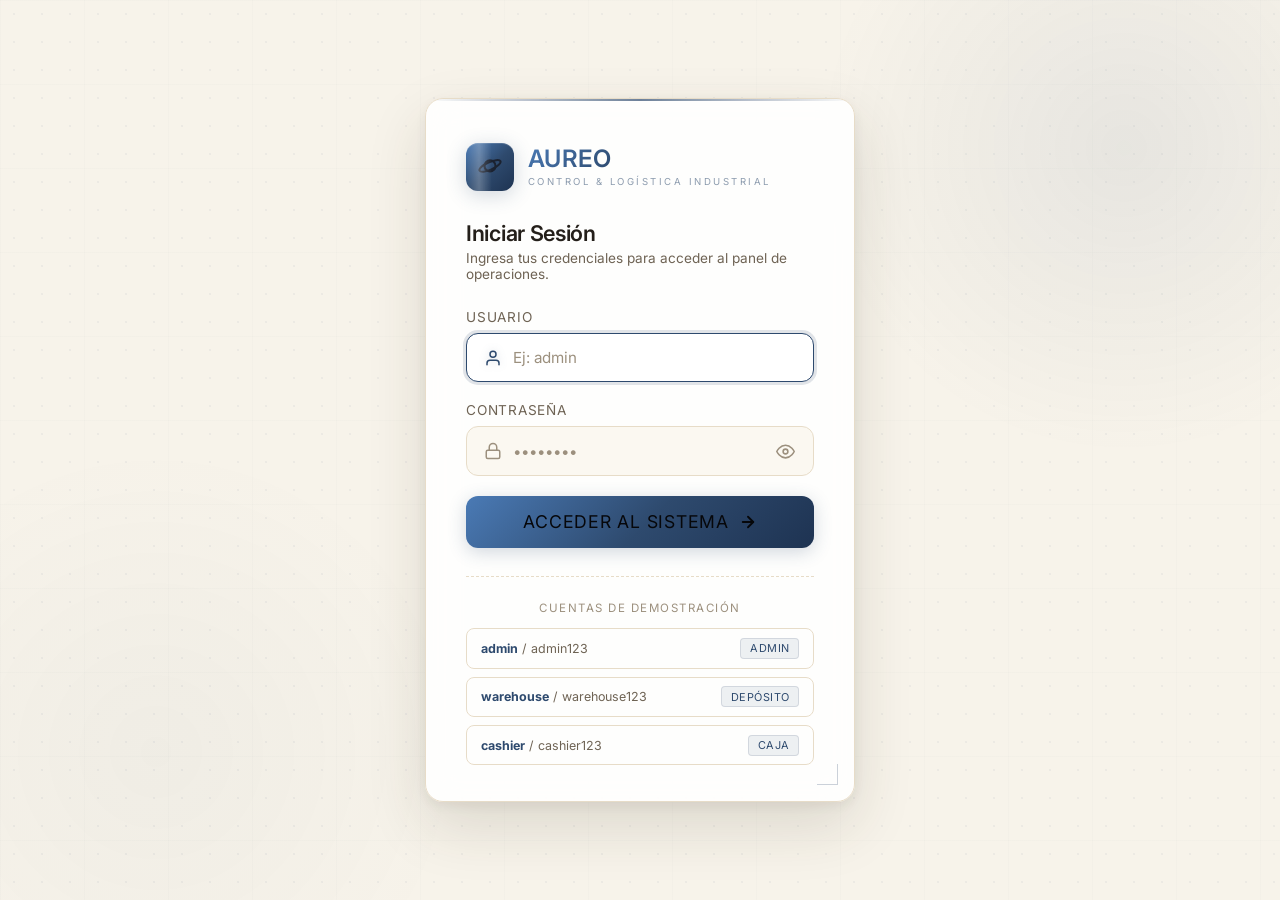
==== commit fa11c239: "Add files via upload" ====
--- a/login.html
+++ b/login.html
@@ -31,218 +31,100 @@
             </div>
 
             <div class="login-heading">
-                <h1>Elige una perspectiva</h1>
-                <p>Cada usuario ve un sistema distinto. Entra con un rol y descubre qué módulos desbloquea.</p>
+                <h1>Iniciar Sesión</h1>
+                <p>Ingresa tus credenciales para acceder al panel de operaciones.</p>
             </div>
 
-            <!-- Selector de perfil (acceso principal a la demo) -->
-            <div class="demo-accounts">
-                <button type="button" class="demo-account" data-user="admin" data-role="admin">
-                    <span class="demo-account-left">
-                        <span class="demo-account-icon">
-                            <svg viewBox="0 0 24 24" fill="none" stroke="currentColor" stroke-width="2" stroke-linecap="round" stroke-linejoin="round">
-                                <rect x="3" y="3" width="7" height="7" />
-                                <rect x="14" y="3" width="7" height="7" />
-                                <rect x="14" y="14" width="7" height="7" />
-                                <rect x="3" y="14" width="7" height="7" />
+            <form id="login-form" novalidate>
+                <!-- Usuario -->
+                <div class="login-field">
+                    <label for="login-username">Usuario</label>
+                    <div class="field-input-wrap">
+                        <svg class="field-icon" viewBox="0 0 24 24" stroke-linecap="round" stroke-linejoin="round">
+                            <path d="M20 21v-2a4 4 0 0 0-4-4H8a4 4 0 0 0-4 4v2" />
+                            <circle cx="12" cy="7" r="4" />
+                        </svg>
+                        <input type="text" id="login-username" name="username" placeholder="Ej: admin"
+                            autocomplete="username" autofocus>
+                    </div>
+                </div>
+
+                <!-- Contraseña -->
+                <div class="login-field">
+                    <label for="login-password">Contraseña</label>
+                    <div class="field-input-wrap">
+                        <svg class="field-icon" viewBox="0 0 24 24" stroke-linecap="round" stroke-linejoin="round">
+                            <rect x="3" y="11" width="18" height="11" rx="2" ry="2" />
+                            <path d="M7 11V7a5 5 0 0 1 10 0v4" />
+                        </svg>
+                        <input type="password" id="login-password" name="password" placeholder="••••••••"
+                            autocomplete="current-password">
+                        <button type="button" class="toggle-password" id="toggle-password"
+                            aria-label="Mostrar contraseña">
+                            <svg class="icon-eye" viewBox="0 0 24 24" stroke-linecap="round" stroke-linejoin="round">
+                                <path d="M1 12s4-8 11-8 11 8 11 8-4 8-11 8-11-8-11-8z" />
+                                <circle cx="12" cy="12" r="3" />
                             </svg>
-                        </span>
-                        <span class="demo-account-info">
-                            <span class="demo-role-name">Administrador</span>
-                            <span class="demo-account-desc">Ve y controla todo el sistema.</span>
-                            <span class="demo-account-modules">
-                                <span class="mod-chip">POS</span>
-                                <span class="mod-chip">Inventario</span>
-                                <span class="mod-chip">Mapa de calor</span>
-                                <span class="mod-chip">ABC</span>
-                                <span class="mod-chip">Picking</span>
-                                <span class="mod-chip">Configuración</span>
-                            </span>
-                            <span class="demo-cred"><strong>admin</strong> · admin123</span>
-                        </span>
-                    </span>
-                    <span class="demo-enter">
-                        <span class="demo-enter-label">Entrar</span>
-                        <svg viewBox="0 0 24 24" fill="none" stroke="currentColor" stroke-width="2" stroke-linecap="round" stroke-linejoin="round">
-                            <line x1="5" y1="12" x2="19" y2="12" />
-                            <polyline points="12 5 19 12 12 19" />
-                        </svg>
-                    </span>
+                            <svg class="icon-eye-off" viewBox="0 0 24 24" stroke-linecap="round"
+                                stroke-linejoin="round">
+                                <path d="M17.94 17.94A10.07 10.07 0 0 1 12 20c-7 0-11-8-11-8a18.45 18.45 0 0 1 5.06-5.94M9.9 4.24A9.12 9.12 0 0 1 12 4c7 0 11 8 11 8a18.5 18.5 0 0 1-2.16 3.19m-6.72-1.07a3 3 0 1 1-4.24-4.24" />
+                                <line x1="1" y1="1" x2="23" y2="23" />
+                            </svg>
+                        </button>
+                    </div>
+                </div>
+
+                <!-- Mensaje de error -->
+                <div class="login-error" id="login-error">
+                    <svg viewBox="0 0 24 24" stroke-linecap="round" stroke-linejoin="round">
+                        <circle cx="12" cy="12" r="10" />
+                        <line x1="12" y1="8" x2="12" y2="12" />
+                        <line x1="12" y1="16" x2="12.01" y2="16" />
+                    </svg>
+                    <span class="error-text">Credenciales inválidas.</span>
+                </div>
+
+                <!-- Botón -->
+                <button type="submit" class="login-submit" id="login-submit">
+                    <span class="btn-spinner"></span>
+                    <span class="btn-label">Acceder al Sistema</span>
+                    <svg class="btn-arrow" viewBox="0 0 24 24" stroke-linecap="round" stroke-linejoin="round">
+                        <line x1="5" y1="12" x2="19" y2="12" />
+                        <polyline points="12 5 19 12 12 19" />
+                    </svg>
                 </button>
+            </form>
 
-                <button type="button" class="demo-account" data-user="warehouse" data-role="warehouse">
-                    <span class="demo-account-left">
-                        <span class="demo-account-icon">
-                            <svg viewBox="0 0 24 24" fill="none" stroke="currentColor" stroke-width="2" stroke-linecap="round" stroke-linejoin="round">
-                                <path d="M21 16V8a2 2 0 0 0-1-1.73l-7-4a2 2 0 0 0-2 0l-7 4A2 2 0 0 0 3 8v8a2 2 0 0 0 1 1.73l7 4a2 2 0 0 0 2 0l7-4A2 2 0 0 0 21 16z" />
-                                <polyline points="3.27 6.96 12 12.01 20.73 6.96" />
-                                <line x1="12" y1="22.08" x2="12" y2="12" />
-                            </svg>
-                        </span>
-                        <span class="demo-account-info">
-                            <span class="demo-role-name">Jefe de Depósito</span>
-                            <span class="demo-account-desc">Bodega y logística de despacho.</span>
-                            <span class="demo-account-modules">
-                                <span class="mod-chip">Inventario</span>
-                                <span class="mod-chip">Mapa de calor</span>
-                                <span class="mod-chip">Picking</span>
-                            </span>
-                            <span class="demo-cred"><strong>warehouse</strong> · warehouse123</span>
-                        </span>
-                    </span>
-                    <span class="demo-enter">
-                        <span class="demo-enter-label">Entrar</span>
-                        <svg viewBox="0 0 24 24" fill="none" stroke="currentColor" stroke-width="2" stroke-linecap="round" stroke-linejoin="round">
-                            <line x1="5" y1="12" x2="19" y2="12" />
-                            <polyline points="12 5 19 12 12 19" />
-                        </svg>
-                    </span>
-                </button>
-
-                <button type="button" class="demo-account" data-user="cashier" data-role="cashier">
-                    <span class="demo-account-left">
-                        <span class="demo-account-icon">
-                            <svg viewBox="0 0 24 24" fill="none" stroke="currentColor" stroke-width="2" stroke-linecap="round" stroke-linejoin="round">
-                                <circle cx="9" cy="21" r="1" />
-                                <circle cx="20" cy="21" r="1" />
-                                <path d="M1 1h4l2.68 13.39a2 2 0 0 0 2 1.61h9.72a2 2 0 0 0 2-1.61L23 6H6" />
-                            </svg>
-                        </span>
-                        <span class="demo-account-info">
-                            <span class="demo-role-name">Cajero</span>
-                            <span class="demo-account-desc">Terminal de punto de venta.</span>
-                            <span class="demo-account-modules">
-                                <span class="mod-chip">POS</span>
-                                <span class="mod-chip">Facturación</span>
-                            </span>
-                            <span class="demo-cred"><strong>cashier</strong> · cashier123</span>
-                        </span>
-                    </span>
-                    <span class="demo-enter">
-                        <span class="demo-enter-label">Entrar</span>
-                        <svg viewBox="0 0 24 24" fill="none" stroke="currentColor" stroke-width="2" stroke-linecap="round" stroke-linejoin="round">
-                            <line x1="5" y1="12" x2="19" y2="12" />
-                            <polyline points="12 5 19 12 12 19" />
-                        </svg>
-                    </span>
-                </button>
-            </div>
-
-            <!-- Acceso manual (secundario, colapsado) -->
-            <div class="login-manual">
-                <button type="button" class="login-manual-toggle" id="login-manual-toggle" aria-expanded="false"
-                    aria-controls="login-form">
-                    Acceder con usuario y contraseña
-                </button>
-
-                <form id="login-form" class="login-manual-form" novalidate hidden>
-                    <!-- Usuario -->
-                    <div class="login-field">
-                        <label for="login-username">Usuario</label>
-                        <div class="field-input-wrap">
-                            <svg class="field-icon" viewBox="0 0 24 24" stroke-linecap="round" stroke-linejoin="round">
-                                <path d="M20 21v-2a4 4 0 0 0-4-4H8a4 4 0 0 0-4 4v2" />
-                                <circle cx="12" cy="7" r="4" />
-                            </svg>
-                            <input type="text" id="login-username" name="username" placeholder="Ej: admin"
-                                autocomplete="username">
-                        </div>
+            <!-- Cuentas demo (clic para autocompletar) -->
+            <div class="login-demo">
+                <div class="login-demo-title">Cuentas de demostración</div>
+                <div class="demo-accounts">
+                    <div class="demo-account" data-user="admin" data-pass="admin123">
+                        <span class="demo-cred"><strong>admin</strong> / admin123</span>
+                        <span class="demo-role">Admin</span>
                     </div>
-
-                    <!-- Contraseña -->
-                    <div class="login-field">
-                        <label for="login-password">Contraseña</label>
-                        <div class="field-input-wrap">
-                            <svg class="field-icon" viewBox="0 0 24 24" stroke-linecap="round" stroke-linejoin="round">
-                                <rect x="3" y="11" width="18" height="11" rx="2" ry="2" />
-                                <path d="M7 11V7a5 5 0 0 1 10 0v4" />
-                            </svg>
-                            <input type="password" id="login-password" name="password" placeholder="••••••••"
-                                autocomplete="current-password">
-                            <button type="button" class="toggle-password" id="toggle-password"
-                                aria-label="Mostrar contraseña">
-                                <svg class="icon-eye" viewBox="0 0 24 24" stroke-linecap="round" stroke-linejoin="round">
-                                    <path d="M1 12s4-8 11-8 11 8 11 8-4 8-11 8-11-8-11-8z" />
-                                    <circle cx="12" cy="12" r="3" />
-                                </svg>
-                                <svg class="icon-eye-off" viewBox="0 0 24 24" stroke-linecap="round"
-                                    stroke-linejoin="round">
-                                    <path d="M17.94 17.94A10.07 10.07 0 0 1 12 20c-7 0-11-8-11-8a18.45 18.45 0 0 1 5.06-5.94M9.9 4.24A9.12 9.12 0 0 1 12 4c7 0 11 8 11 8a18.5 18.5 0 0 1-2.16 3.19m-6.72-1.07a3 3 0 1 1-4.24-4.24" />
-                                    <line x1="1" y1="1" x2="23" y2="23" />
-                                </svg>
-                            </button>
-                        </div>
+                    <div class="demo-account" data-user="warehouse" data-pass="warehouse123">
+                        <span class="demo-cred"><strong>warehouse</strong> / warehouse123</span>
+                        <span class="demo-role">Depósito</span>
                     </div>
-
-                    <!-- Mensaje de error -->
-                    <div class="login-error" id="login-error">
-                        <svg viewBox="0 0 24 24" stroke-linecap="round" stroke-linejoin="round">
-                            <circle cx="12" cy="12" r="10" />
-                            <line x1="12" y1="8" x2="12" y2="12" />
-                            <line x1="12" y1="16" x2="12.01" y2="16" />
-                        </svg>
-                        <span class="error-text">Credenciales inválidas.</span>
+                    <div class="demo-account" data-user="cashier" data-pass="cashier123">
+                        <span class="demo-cred"><strong>cashier</strong> / cashier123</span>
+                        <span class="demo-role">Caja</span>
                     </div>
-
-                    <!-- Botón -->
-                    <button type="submit" class="login-submit" id="login-submit">
-                        <span class="btn-spinner"></span>
-                        <span class="btn-label">Acceder al Sistema</span>
-                        <svg class="btn-arrow" viewBox="0 0 24 24" stroke-linecap="round" stroke-linejoin="round">
-                            <line x1="5" y1="12" x2="19" y2="12" />
-                            <polyline points="12 5 19 12 12 19" />
-                        </svg>
-                    </button>
-                </form>
+                </div>
             </div>
         </div>
     </div>
 
     <script src="auth.js"></script>
     <script>
-        // Entrada por perfil: establece la sesión directamente y entra, sin pasar
-        // la contraseña por el formulario. Así el gestor de contraseñas del
-        // navegador no dispara el aviso de "contraseña filtrada" con las
-        // credenciales de demostración. Una micro-transición evita el salto brusco.
-        const demoAccounts = document.querySelectorAll('.demo-account');
-        demoAccounts.forEach(acc => {
+        // Autocompletar al hacer clic en una cuenta demo
+        document.querySelectorAll('.demo-account').forEach(acc => {
             acc.addEventListener('click', () => {
-                const user = (typeof VULCAN_USERS !== 'undefined')
-                    ? VULCAN_USERS.find(u => u.username === acc.dataset.user)
-                    : null;
-
-                if (user && typeof setVulcanSession === 'function') {
-                    // Feedback visual antes de redirigir
-                    demoAccounts.forEach(a => { a.disabled = true; });
-                    acc.classList.add('entering');
-                    const label = acc.querySelector('.demo-enter-label');
-                    if (label) label.textContent = 'Entrando…';
-                    setVulcanSession(user, null);
-                    setTimeout(() => window.location.replace('index.html'), 420);
-                    return;
-                }
-
-                // Fallback: autocompletar el formulario para entrada manual.
-                const pass = { admin: 'admin123', warehouse: 'warehouse123', cashier: 'cashier123' }[acc.dataset.user] || '';
                 document.getElementById('login-username').value = acc.dataset.user;
-                document.getElementById('login-password').value = pass;
+                document.getElementById('login-password').value = acc.dataset.pass;
                 document.getElementById('login-username').dispatchEvent(new Event('input'));
             });
-        });
-
-        // Acceso manual colapsable (detalle secundario para la demo)
-        const manualToggle = document.getElementById('login-manual-toggle');
-        const manualForm = document.getElementById('login-form');
-        manualToggle.addEventListener('click', () => {
-            const isHidden = manualForm.hasAttribute('hidden');
-            if (isHidden) {
-                manualForm.removeAttribute('hidden');
-                manualToggle.setAttribute('aria-expanded', 'true');
-                document.getElementById('login-username').focus();
-            } else {
-                manualForm.setAttribute('hidden', '');
-                manualToggle.setAttribute('aria-expanded', 'false');
-            }
         });
     </script>
 </body>
--- a/login.css
+++ b/login.css
@@ -37,12 +37,11 @@
     min-height: 100vh;
     -webkit-font-smoothing: antialiased;
     display: flex;
-    align-items: safe center;
+    align-items: center;
     justify-content: center;
     padding: 1.5rem;
     position: relative;
-    overflow-x: hidden;
-    overflow-y: auto;
+    overflow: hidden;
 }
 
 /* Textura industrial de fondo (capa única, estática) */
@@ -102,7 +101,7 @@
     -webkit-backdrop-filter: blur(16px);
     border: 1px solid var(--border-subtle);
     border-radius: var(--radius-lg);
-    padding: 2.25rem 2.25rem 2rem;
+    padding: 2.75rem 2.5rem 2.25rem;
     box-shadow:
         0 24px 60px rgba(60, 48, 30, 0.14),
         0 4px 14px rgba(60, 48, 30, 0.07);
@@ -439,8 +438,8 @@
 
 /* ----- Credenciales demo ----- */
 .login-demo {
-    margin-top: 1.35rem;
-    padding-top: 1.2rem;
+    margin-top: 1.75rem;
+    padding-top: 1.5rem;
     border-top: 1px dashed var(--border-subtle);
 }
 
@@ -451,7 +450,7 @@
     color: var(--text-muted);
     text-transform: uppercase;
     letter-spacing: 1.5px;
-    margin-bottom: 0.7rem;
+    margin-bottom: 0.85rem;
     text-align: center;
 }
 
@@ -465,199 +464,41 @@
     display: flex;
     align-items: center;
     justify-content: space-between;
-    gap: 0.85rem;
-    width: 100%;
-    text-align: left;
-    font: inherit;
-    background: var(--bg-surface);
+    background: rgba(255, 255, 255, 0.015);
     border: 1px solid var(--border-subtle);
-    border-radius: 10px;
-    padding: 0.7rem 0.85rem;
+    border-radius: 8px;
+    padding: 0.55rem 0.85rem;
     cursor: pointer;
     transition: var(--transition-smooth);
 }
 
-.demo-account:hover:not(:disabled) {
+.demo-account:hover {
     border-color: var(--accent-gold);
-    background: rgba(46, 74, 110, 0.04);
+    background: rgba(46, 74, 110, 0.05);
     transform: translateX(2px);
-}
-
-.demo-account:disabled {
-    cursor: default;
-}
-
-.demo-account:disabled:not(.entering) {
-    opacity: 0.45;
-}
-
-.demo-account .demo-account-info {
-    display: flex;
-    flex-direction: column;
-    gap: 0.2rem;
-    min-width: 0;
-}
-
-.demo-account .demo-role-name {
-    font-family: var(--font-ui);
-    font-size: 0.85rem;
-    font-weight: 600;
-    color: var(--text-primary);
-}
-
-.demo-account .demo-account-desc {
-    font-family: var(--font-ui);
-    font-size: 0.7rem;
-    line-height: 1.4;
-    color: var(--text-muted);
 }
 
 .demo-account .demo-cred {
     font-family: var(--font-mono);
-    font-size: 0.72rem;
+    font-size: 0.78rem;
     color: var(--text-secondary);
-    margin-top: 0.1rem;
 }
 
 .demo-account .demo-cred strong {
     color: var(--accent-gold);
 }
 
-.demo-account .demo-enter {
-    display: inline-flex;
-    align-items: center;
-    gap: 0.35rem;
-    flex-shrink: 0;
+.demo-account .demo-role {
     font-family: var(--font-ui);
-    font-size: 0.72rem;
-    font-weight: 600;
+    font-size: 0.68rem;
+    font-weight: 400;
     text-transform: uppercase;
     letter-spacing: 0.5px;
+    padding: 0.15rem 0.55rem;
+    border-radius: 4px;
+    background: rgba(46, 74, 110, 0.08);
     color: var(--accent-gold);
-}
-
-.demo-account .demo-enter svg {
-    width: 15px;
-    height: 15px;
-    transition: transform 0.25s ease;
-}
-
-.demo-account:hover:not(:disabled) .demo-enter svg {
-    transform: translateX(3px);
-}
-
-.demo-account.entering {
-    border-color: var(--accent-gold);
-    background: rgba(46, 74, 110, 0.06);
-}
-
-.demo-account .demo-account-left {
-    display: flex;
-    align-items: center;
-    gap: 0.75rem;
-    min-width: 0;
-}
-
-.demo-account .demo-account-icon {
-    display: grid;
-    place-items: center;
-    flex-shrink: 0;
-    width: 40px;
-    height: 40px;
-    border-radius: 9px;
-    background: rgba(46, 74, 110, 0.07);
-    border: 1px solid rgba(46, 74, 110, 0.12);
-    color: var(--accent-gold);
-}
-
-.demo-account .demo-account-icon svg {
-    width: 20px;
-    height: 20px;
-}
-
-/* Chips de módulos que desbloquea cada rol */
-.demo-account .demo-account-modules {
-    display: flex;
-    flex-wrap: wrap;
-    gap: 0.3rem;
-    margin-top: 0.35rem;
-}
-
-.demo-account .mod-chip {
-    font-family: var(--font-ui);
-    font-size: 0.64rem;
-    font-weight: 500;
-    line-height: 1;
-    padding: 0.2rem 0.45rem;
-    border-radius: 5px;
-    white-space: nowrap;
-    background: rgba(46, 74, 110, 0.06);
-    border: 1px solid var(--border-subtle);
-    color: var(--text-secondary);
-}
-
-/* ----- Acento por rol ----- */
-.demo-account[data-role="admin"] .demo-account-icon {
-    color: #2E4A6E;
-    background: rgba(46, 74, 110, 0.09);
-    border-color: rgba(46, 74, 110, 0.16);
-}
-.demo-account[data-role="admin"]:hover:not(:disabled),
-.demo-account[data-role="admin"].entering {
-    border-color: #2E4A6E;
-}
-.demo-account[data-role="admin"] .demo-enter { color: #2E4A6E; }
-
-.demo-account[data-role="warehouse"] .demo-account-icon {
-    color: #5E7D52;
-    background: rgba(94, 125, 82, 0.10);
-    border-color: rgba(94, 125, 82, 0.20);
-}
-.demo-account[data-role="warehouse"]:hover:not(:disabled),
-.demo-account[data-role="warehouse"].entering {
-    border-color: #5E7D52;
-}
-.demo-account[data-role="warehouse"] .demo-enter { color: #5E7D52; }
-
-.demo-account[data-role="cashier"] .demo-account-icon {
-    color: #A8442C;
-    background: rgba(168, 68, 44, 0.09);
-    border-color: rgba(168, 68, 44, 0.18);
-}
-.demo-account[data-role="cashier"]:hover:not(:disabled),
-.demo-account[data-role="cashier"].entering {
-    border-color: #A8442C;
-}
-.demo-account[data-role="cashier"] .demo-enter { color: #A8442C; }
-
-/* ----- Acceso manual (secundario, colapsable) ----- */
-.login-manual {
-    margin-top: 1.35rem;
-    padding-top: 1.2rem;
-    border-top: 1px dashed var(--border-subtle);
-    text-align: center;
-}
-
-.login-manual-toggle {
-    background: none;
-    border: none;
-    font-family: var(--font-ui);
-    font-size: 0.78rem;
-    color: var(--text-muted);
-    cursor: pointer;
-    text-decoration: underline;
-    text-underline-offset: 3px;
-    transition: color 0.2s ease;
-}
-
-.login-manual-toggle:hover {
-    color: var(--accent-gold);
-}
-
-.login-manual-form {
-    margin-top: 1.25rem;
-    text-align: left;
-    animation: cardRise 0.35s ease both;
+    border: 1px solid rgba(46, 74, 110, 0.15);
 }
 
 /* ----- Animación de error (shake) ----- */
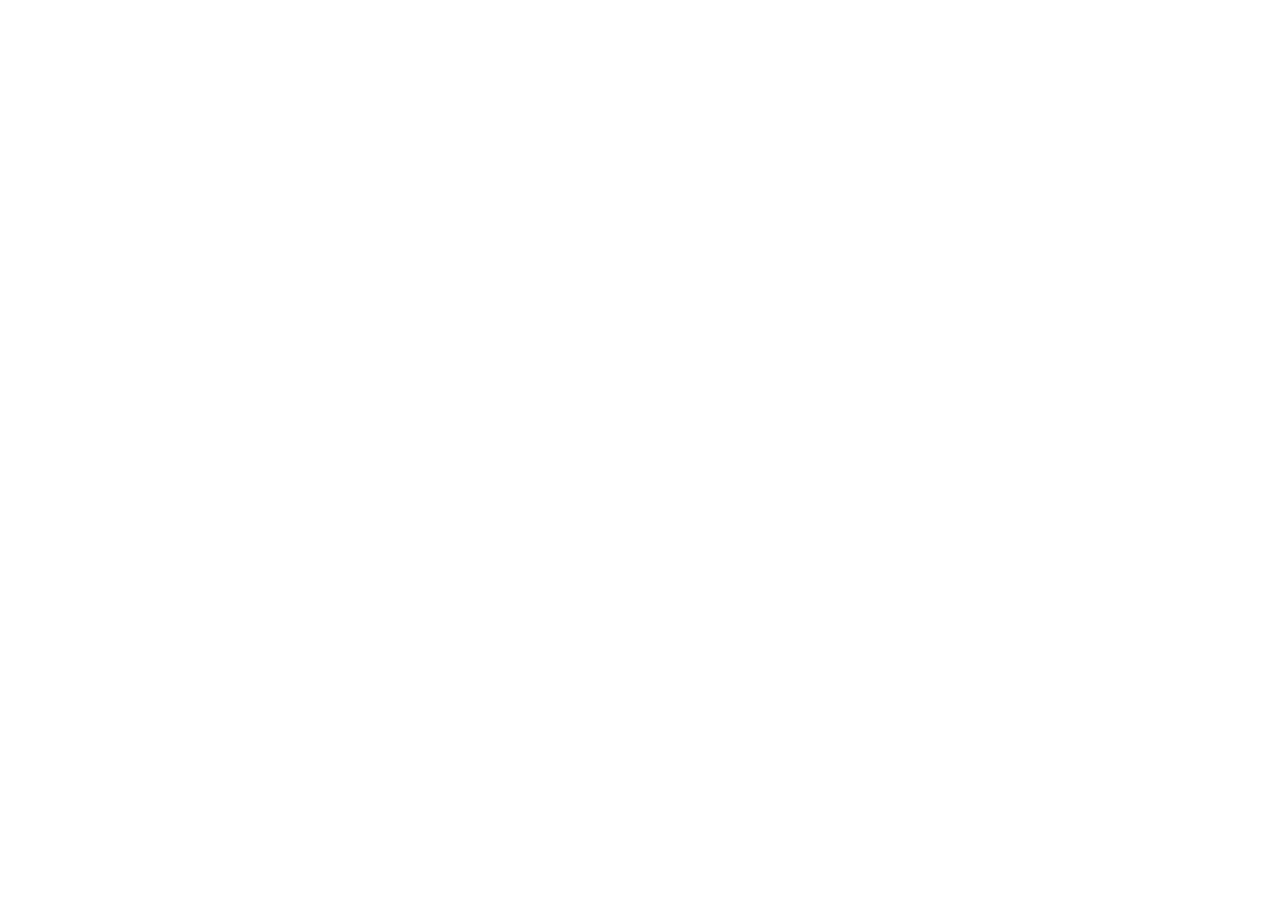
==== commit 50b8059f: "feat(demo): traer a aureo los cambios de aureo-demo (colombianización, DIAN, diseño, responsive) api" ====
--- a/login.html
+++ b/login.html
@@ -2,6 +2,7 @@
 <html lang="es">
 
 <head>
+    <script src="demo-gate.js"></script>
     <meta charset="UTF-8">
     <meta name="viewport" content="width=device-width, initial-scale=1.0">
     <title>Acceso · AUREO</title>
@@ -31,101 +32,219 @@
             </div>
 
             <div class="login-heading">
-                <h1>Iniciar Sesión</h1>
-                <p>Ingresa tus credenciales para acceder al panel de operaciones.</p>
-            </div>
-
-            <form id="login-form" novalidate>
-                <!-- Usuario -->
-                <div class="login-field">
-                    <label for="login-username">Usuario</label>
-                    <div class="field-input-wrap">
-                        <svg class="field-icon" viewBox="0 0 24 24" stroke-linecap="round" stroke-linejoin="round">
-                            <path d="M20 21v-2a4 4 0 0 0-4-4H8a4 4 0 0 0-4 4v2" />
-                            <circle cx="12" cy="7" r="4" />
-                        </svg>
-                        <input type="text" id="login-username" name="username" placeholder="Ej: admin"
-                            autocomplete="username" autofocus>
+                <h1>Elige una perspectiva</h1>
+                <p>Cada usuario ve un sistema distinto. Entra con un rol y descubre qué módulos desbloquea.</p>
+            </div>
+
+            <!-- Selector de perfil (acceso principal a la demo) -->
+            <div class="demo-accounts">
+                <button type="button" class="demo-account" data-user="admin" data-role="admin">
+                    <span class="demo-account-left">
+                        <span class="demo-account-icon">
+                            <svg viewBox="0 0 24 24" fill="none" stroke="currentColor" stroke-width="2" stroke-linecap="round" stroke-linejoin="round">
+                                <rect x="3" y="3" width="7" height="7" />
+                                <rect x="14" y="3" width="7" height="7" />
+                                <rect x="14" y="14" width="7" height="7" />
+                                <rect x="3" y="14" width="7" height="7" />
+                            </svg>
+                        </span>
+                        <span class="demo-account-info">
+                            <span class="demo-role-name">Administrador</span>
+                            <span class="demo-account-desc">Ve y controla todo el sistema.</span>
+                            <span class="demo-account-modules">
+                                <span class="mod-chip">POS</span>
+                                <span class="mod-chip">Inventario</span>
+                                <span class="mod-chip">Mapa de calor</span>
+                                <span class="mod-chip">ABC</span>
+                                <span class="mod-chip">Picking</span>
+                                <span class="mod-chip">Configuración</span>
+                            </span>
+                            <span class="demo-cred"><strong>admin</strong> · admin123</span>
+                        </span>
+                    </span>
+                    <span class="demo-enter">
+                        <span class="demo-enter-label">Entrar</span>
+                        <svg viewBox="0 0 24 24" fill="none" stroke="currentColor" stroke-width="2" stroke-linecap="round" stroke-linejoin="round">
+                            <line x1="5" y1="12" x2="19" y2="12" />
+                            <polyline points="12 5 19 12 12 19" />
+                        </svg>
+                    </span>
+                </button>
+
+                <button type="button" class="demo-account" data-user="warehouse" data-role="warehouse">
+                    <span class="demo-account-left">
+                        <span class="demo-account-icon">
+                            <svg viewBox="0 0 24 24" fill="none" stroke="currentColor" stroke-width="2" stroke-linecap="round" stroke-linejoin="round">
+                                <path d="M21 16V8a2 2 0 0 0-1-1.73l-7-4a2 2 0 0 0-2 0l-7 4A2 2 0 0 0 3 8v8a2 2 0 0 0 1 1.73l7 4a2 2 0 0 0 2 0l7-4A2 2 0 0 0 21 16z" />
+                                <polyline points="3.27 6.96 12 12.01 20.73 6.96" />
+                                <line x1="12" y1="22.08" x2="12" y2="12" />
+                            </svg>
+                        </span>
+                        <span class="demo-account-info">
+                            <span class="demo-role-name">Jefe de Depósito</span>
+                            <span class="demo-account-desc">Bodega y logística de despacho.</span>
+                            <span class="demo-account-modules">
+                                <span class="mod-chip">Inventario</span>
+                                <span class="mod-chip">Mapa de calor</span>
+                                <span class="mod-chip">Picking</span>
+                            </span>
+                            <span class="demo-cred"><strong>warehouse</strong> · warehouse123</span>
+                        </span>
+                    </span>
+                    <span class="demo-enter">
+                        <span class="demo-enter-label">Entrar</span>
+                        <svg viewBox="0 0 24 24" fill="none" stroke="currentColor" stroke-width="2" stroke-linecap="round" stroke-linejoin="round">
+                            <line x1="5" y1="12" x2="19" y2="12" />
+                            <polyline points="12 5 19 12 12 19" />
+                        </svg>
+                    </span>
+                </button>
+
+                <button type="button" class="demo-account" data-user="cashier" data-role="cashier">
+                    <span class="demo-account-left">
+                        <span class="demo-account-icon">
+                            <svg viewBox="0 0 24 24" fill="none" stroke="currentColor" stroke-width="2" stroke-linecap="round" stroke-linejoin="round">
+                                <circle cx="9" cy="21" r="1" />
+                                <circle cx="20" cy="21" r="1" />
+                                <path d="M1 1h4l2.68 13.39a2 2 0 0 0 2 1.61h9.72a2 2 0 0 0 2-1.61L23 6H6" />
+                            </svg>
+                        </span>
+                        <span class="demo-account-info">
+                            <span class="demo-role-name">Cajero</span>
+                            <span class="demo-account-desc">Terminal de punto de venta.</span>
+                            <span class="demo-account-modules">
+                                <span class="mod-chip">POS</span>
+                                <span class="mod-chip">Facturación</span>
+                            </span>
+                            <span class="demo-cred"><strong>cashier</strong> · cashier123</span>
+                        </span>
+                    </span>
+                    <span class="demo-enter">
+                        <span class="demo-enter-label">Entrar</span>
+                        <svg viewBox="0 0 24 24" fill="none" stroke="currentColor" stroke-width="2" stroke-linecap="round" stroke-linejoin="round">
+                            <line x1="5" y1="12" x2="19" y2="12" />
+                            <polyline points="12 5 19 12 12 19" />
+                        </svg>
+                    </span>
+                </button>
+            </div>
+
+            <!-- Acceso manual (secundario, colapsado) -->
+            <div class="login-manual">
+                <button type="button" class="login-manual-toggle" id="login-manual-toggle" aria-expanded="false"
+                    aria-controls="login-form">
+                    Acceder con usuario y contraseña
+                </button>
+
+                <form id="login-form" class="login-manual-form" novalidate hidden>
+                    <!-- Usuario -->
+                    <div class="login-field">
+                        <label for="login-username">Usuario</label>
+                        <div class="field-input-wrap">
+                            <svg class="field-icon" viewBox="0 0 24 24" stroke-linecap="round" stroke-linejoin="round">
+                                <path d="M20 21v-2a4 4 0 0 0-4-4H8a4 4 0 0 0-4 4v2" />
+                                <circle cx="12" cy="7" r="4" />
+                            </svg>
+                            <input type="text" id="login-username" name="username" placeholder="Ej: admin"
+                                autocomplete="username">
+                        </div>
                     </div>
-                </div>
-
-                <!-- Contraseña -->
-                <div class="login-field">
-                    <label for="login-password">Contraseña</label>
-                    <div class="field-input-wrap">
-                        <svg class="field-icon" viewBox="0 0 24 24" stroke-linecap="round" stroke-linejoin="round">
-                            <rect x="3" y="11" width="18" height="11" rx="2" ry="2" />
-                            <path d="M7 11V7a5 5 0 0 1 10 0v4" />
-                        </svg>
-                        <input type="password" id="login-password" name="password" placeholder="••••••••"
-                            autocomplete="current-password">
-                        <button type="button" class="toggle-password" id="toggle-password"
-                            aria-label="Mostrar contraseña">
-                            <svg class="icon-eye" viewBox="0 0 24 24" stroke-linecap="round" stroke-linejoin="round">
-                                <path d="M1 12s4-8 11-8 11 8 11 8-4 8-11 8-11-8-11-8z" />
-                                <circle cx="12" cy="12" r="3" />
-                            </svg>
-                            <svg class="icon-eye-off" viewBox="0 0 24 24" stroke-linecap="round"
-                                stroke-linejoin="round">
-                                <path d="M17.94 17.94A10.07 10.07 0 0 1 12 20c-7 0-11-8-11-8a18.45 18.45 0 0 1 5.06-5.94M9.9 4.24A9.12 9.12 0 0 1 12 4c7 0 11 8 11 8a18.5 18.5 0 0 1-2.16 3.19m-6.72-1.07a3 3 0 1 1-4.24-4.24" />
-                                <line x1="1" y1="1" x2="23" y2="23" />
-                            </svg>
-                        </button>
+
+                    <!-- Contraseña -->
+                    <div class="login-field">
+                        <label for="login-password">Contraseña</label>
+                        <div class="field-input-wrap">
+                            <svg class="field-icon" viewBox="0 0 24 24" stroke-linecap="round" stroke-linejoin="round">
+                                <rect x="3" y="11" width="18" height="11" rx="2" ry="2" />
+                                <path d="M7 11V7a5 5 0 0 1 10 0v4" />
+                            </svg>
+                            <input type="password" id="login-password" name="password" placeholder="••••••••"
+                                autocomplete="current-password">
+                            <button type="button" class="toggle-password" id="toggle-password"
+                                aria-label="Mostrar contraseña">
+                                <svg class="icon-eye" viewBox="0 0 24 24" stroke-linecap="round" stroke-linejoin="round">
+                                    <path d="M1 12s4-8 11-8 11 8 11 8-4 8-11 8-11-8-11-8z" />
+                                    <circle cx="12" cy="12" r="3" />
+                                </svg>
+                                <svg class="icon-eye-off" viewBox="0 0 24 24" stroke-linecap="round"
+                                    stroke-linejoin="round">
+                                    <path d="M17.94 17.94A10.07 10.07 0 0 1 12 20c-7 0-11-8-11-8a18.45 18.45 0 0 1 5.06-5.94M9.9 4.24A9.12 9.12 0 0 1 12 4c7 0 11 8 11 8a18.5 18.5 0 0 1-2.16 3.19m-6.72-1.07a3 3 0 1 1-4.24-4.24" />
+                                    <line x1="1" y1="1" x2="23" y2="23" />
+                                </svg>
+                            </button>
+                        </div>
                     </div>
-                </div>
-
-                <!-- Mensaje de error -->
-                <div class="login-error" id="login-error">
-                    <svg viewBox="0 0 24 24" stroke-linecap="round" stroke-linejoin="round">
-                        <circle cx="12" cy="12" r="10" />
-                        <line x1="12" y1="8" x2="12" y2="12" />
-                        <line x1="12" y1="16" x2="12.01" y2="16" />
-                    </svg>
-                    <span class="error-text">Credenciales inválidas.</span>
-                </div>
-
-                <!-- Botón -->
-                <button type="submit" class="login-submit" id="login-submit">
-                    <span class="btn-spinner"></span>
-                    <span class="btn-label">Acceder al Sistema</span>
-                    <svg class="btn-arrow" viewBox="0 0 24 24" stroke-linecap="round" stroke-linejoin="round">
-                        <line x1="5" y1="12" x2="19" y2="12" />
-                        <polyline points="12 5 19 12 12 19" />
-                    </svg>
-                </button>
-            </form>
-
-            <!-- Cuentas demo (clic para autocompletar) -->
-            <div class="login-demo">
-                <div class="login-demo-title">Cuentas de demostración</div>
-                <div class="demo-accounts">
-                    <div class="demo-account" data-user="admin" data-pass="admin123">
-                        <span class="demo-cred"><strong>admin</strong> / admin123</span>
-                        <span class="demo-role">Admin</span>
+
+                    <!-- Mensaje de error -->
+                    <div class="login-error" id="login-error">
+                        <svg viewBox="0 0 24 24" stroke-linecap="round" stroke-linejoin="round">
+                            <circle cx="12" cy="12" r="10" />
+                            <line x1="12" y1="8" x2="12" y2="12" />
+                            <line x1="12" y1="16" x2="12.01" y2="16" />
+                        </svg>
+                        <span class="error-text">Credenciales inválidas.</span>
                     </div>
-                    <div class="demo-account" data-user="warehouse" data-pass="warehouse123">
-                        <span class="demo-cred"><strong>warehouse</strong> / warehouse123</span>
-                        <span class="demo-role">Depósito</span>
-                    </div>
-                    <div class="demo-account" data-user="cashier" data-pass="cashier123">
-                        <span class="demo-cred"><strong>cashier</strong> / cashier123</span>
-                        <span class="demo-role">Caja</span>
-                    </div>
-                </div>
+
+                    <!-- Botón -->
+                    <button type="submit" class="login-submit" id="login-submit">
+                        <span class="btn-spinner"></span>
+                        <span class="btn-label">Acceder al Sistema</span>
+                        <svg class="btn-arrow" viewBox="0 0 24 24" stroke-linecap="round" stroke-linejoin="round">
+                            <line x1="5" y1="12" x2="19" y2="12" />
+                            <polyline points="12 5 19 12 12 19" />
+                        </svg>
+                    </button>
+                </form>
             </div>
         </div>
     </div>
 
     <script src="auth.js"></script>
     <script>
-        // Autocompletar al hacer clic en una cuenta demo
-        document.querySelectorAll('.demo-account').forEach(acc => {
+        // Entrada por perfil: establece la sesión directamente y entra, sin pasar
+        // la contraseña por el formulario. Así el gestor de contraseñas del
+        // navegador no dispara el aviso de "contraseña filtrada" con las
+        // credenciales de demostración. Una micro-transición evita el salto brusco.
+        const demoAccounts = document.querySelectorAll('.demo-account');
+        demoAccounts.forEach(acc => {
             acc.addEventListener('click', () => {
+                const user = (typeof VULCAN_USERS !== 'undefined')
+                    ? VULCAN_USERS.find(u => u.username === acc.dataset.user)
+                    : null;
+
+                if (user && typeof setVulcanSession === 'function') {
+                    // Feedback visual antes de redirigir
+                    demoAccounts.forEach(a => { a.disabled = true; });
+                    acc.classList.add('entering');
+                    const label = acc.querySelector('.demo-enter-label');
+                    if (label) label.textContent = 'Entrando…';
+                    setVulcanSession(user, null);
+                    setTimeout(() => window.location.replace('index.html'), 420);
+                    return;
+                }
+
+                // Fallback: autocompletar el formulario para entrada manual.
+                const pass = { admin: 'admin123', warehouse: 'warehouse123', cashier: 'cashier123' }[acc.dataset.user] || '';
                 document.getElementById('login-username').value = acc.dataset.user;
-                document.getElementById('login-password').value = acc.dataset.pass;
+                document.getElementById('login-password').value = pass;
                 document.getElementById('login-username').dispatchEvent(new Event('input'));
             });
         });
+
+        // Acceso manual colapsable (detalle secundario para la demo)
+        const manualToggle = document.getElementById('login-manual-toggle');
+        const manualForm = document.getElementById('login-form');
+        manualToggle.addEventListener('click', () => {
+            const isHidden = manualForm.hasAttribute('hidden');
+            if (isHidden) {
+                manualForm.removeAttribute('hidden');
+                manualToggle.setAttribute('aria-expanded', 'true');
+                document.getElementById('login-username').focus();
+            } else {
+                manualForm.setAttribute('hidden', '');
+                manualToggle.setAttribute('aria-expanded', 'false');
+            }
+        });
     </script>
 </body>
 
